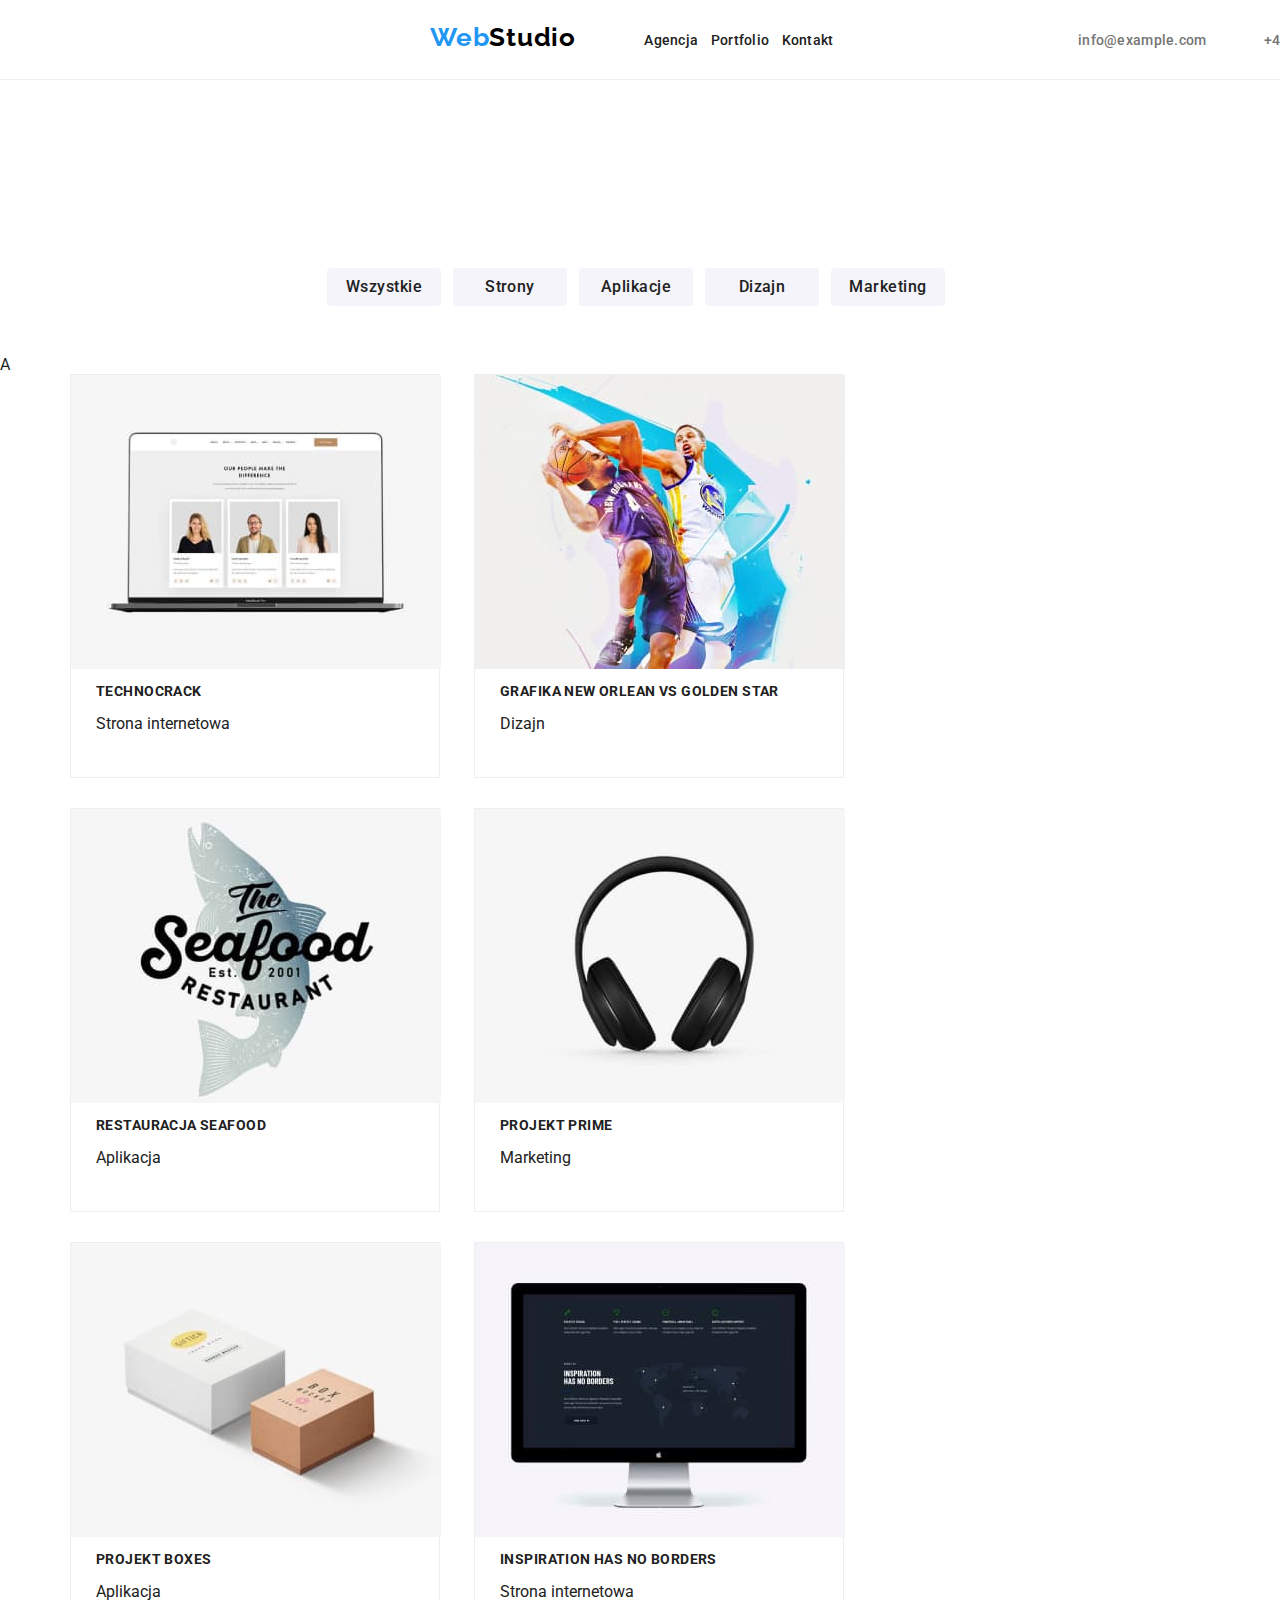
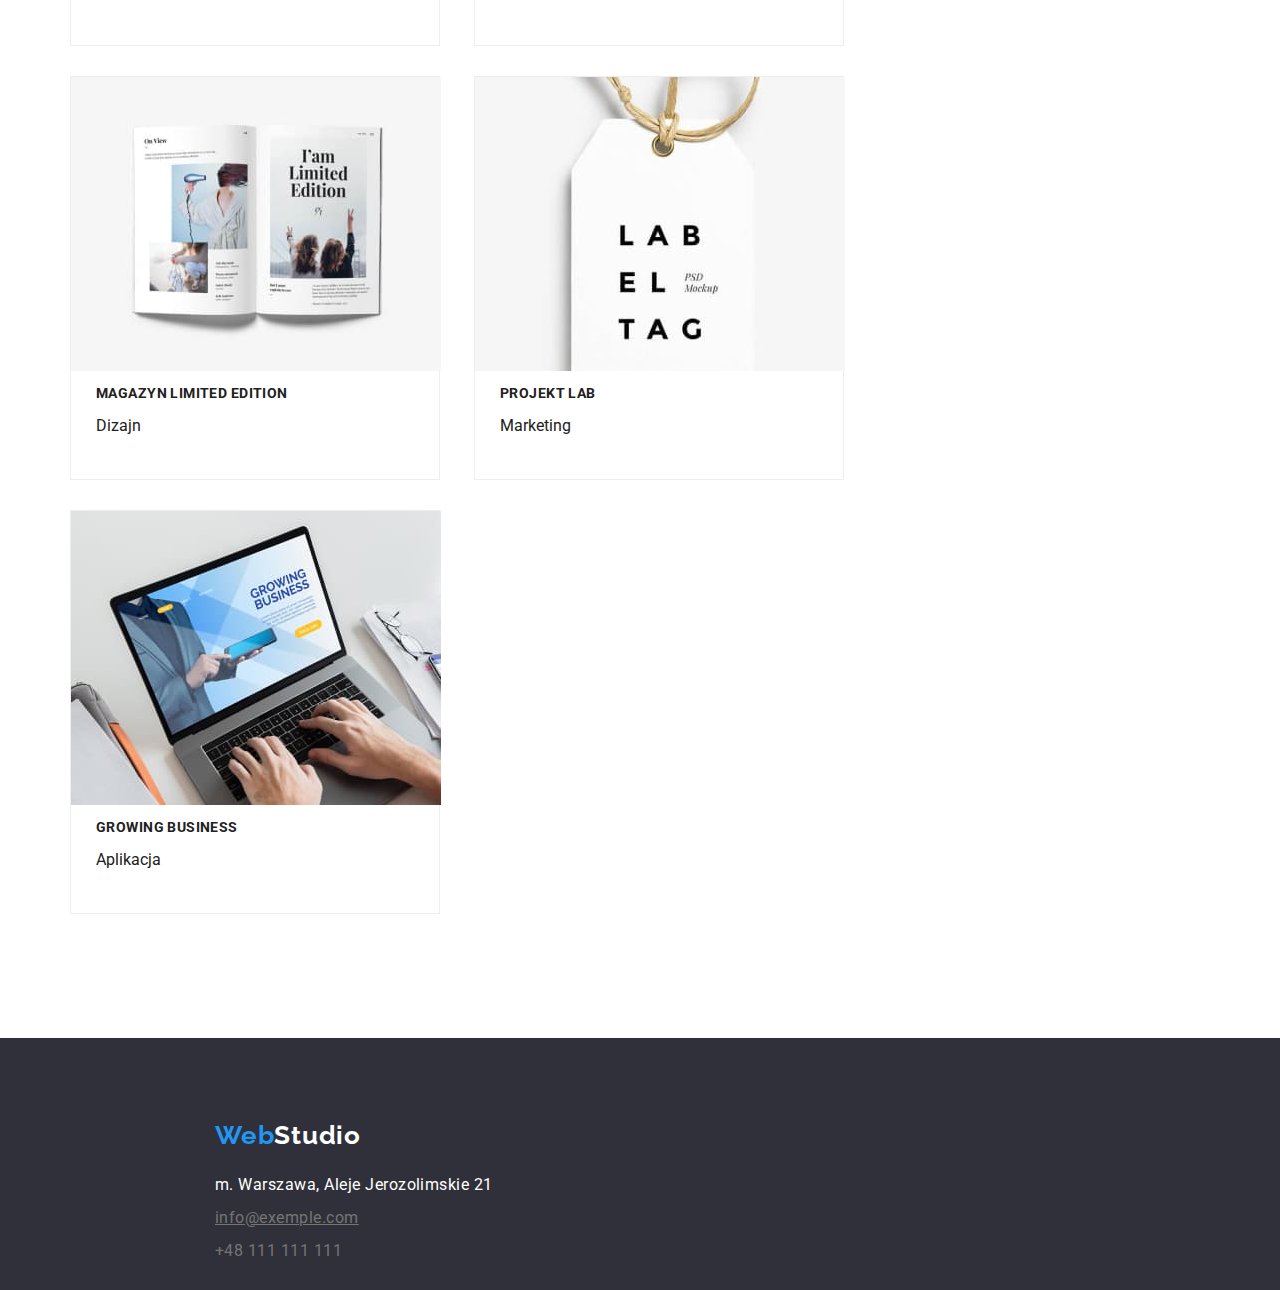
==== portfolio.html @ bace61f3 "Create hmw3 repo" ====
<!DOCTYPE html>
<html lang="pl">

<head>
    <title>WebStudio</title>
    <meta charset="UTF-8">
    <meta http-equiv="X-UA-Compatible" content="IE=edge">
    <meta name="viewport" content="width=device-width, initial-scale=1.0">
    <meta name="description" content="WebStudio">
    <meta name="keywords" content="HTML">
    <meta name="author" content="Mikołaj Ludwiczak">
    <link rel="stylesheet" href="css/modern-normalize.css">
    <link rel="stylesheet" href="css/style.css">
    <link rel="preconnect" href="https://fonts.googleapis.com" />
    <link rel="preconnect" href="https://fonts.gstatic.com" crossorigin />
    <link
        href="https://fonts.googleapis.com/css2?family=Raleway:wght@700&family=Roboto:wght@400;500;700;900&display=swap"
        rel="stylesheet" />
</head>

<body>

    <!-- Header conntent -->
    <header class="head">

        <!-- Logo link -->
        <h2 class="logo">
            <a class="logo" href="index.html">
                <span class="logo-blue">Web</span><span class="logo-black">Studio</span>
            </a>
        </h2>

        <nav>
            <!-- Navigation menu -->
            <menu class="menu-nav">
                <li class="item-nav">
                    <a class="link" href="index.html">Agencja</a>
                </li>
                <li class="item-nav">
                    <a class="link" href="portfolio.html">Portfolio</a>
                </li>
                <li class="item-nav">
                    <a class="link" href="#contact">Kontakt</a>
                </li>
            </menu>
        </nav>
        <div class="contact-head">
            <!-- Adress data -->
            <a class="link" href="mailto:info@exemple.com">info@example.com</a>
            <a class="link" href="tel:+48111111111">+48 111 111 111</a>
        </div>
    </header>

    <!-- Main Content -->
    <main>

        <section class="section">
            <div class="filter">
                <button type="button" class="filter-button">Wszystkie</button>
                <button type="button" class="filter-button">Strony</button>
                <button type="button" class="filter-button">Aplikacje</button>
                <button type="button" class="filter-button">Dizajn</button>
                <button type="button" class="filter-button">Marketing</button>
            </div>
A
            <ul class="portfolio">
                <li class="item-portfolio">
                    <figure class="item-img">
                        <img src="./images/laptop1.jpg" alt="Laptop wit 3 persons" width="370" height="294">
                        <figcaption class="item-des">
                            <h3 class="name-project">Technocrack</h3>
                            <p class="description-project">Strona internetowa</p>
                        </figcaption>
                    </figure>
                </li>
                <li class="item-portfolio">
                    <figure class="item-img">
                        <img src="./images/basketball.jpg" alt="Basketball match" width="370" height="294">
                        <figcaption class="item-des">
                            <h3 class="name-project">Grafika New Orlean vs Golden Star</h3>
                            <p class="description-project">Dizajn</p>
                        </figcaption>
                    </figure>
                </li>
                <li class="item-portfolio">
                    <figure class="item-img">
                        <img src="./images/fish.jpg" alt="Seafood restaurant logo" width="370" height="294">
                        <figcaption class="item-des">
                            <h3 class="name-project">Restauracja Seafood</h3>
                            <p class="description-project">Aplikacja</p>
                        </figcaption>
                    </figure>
                </li>
                <li class="item-portfolio">
                    <figure class="item-img">
                        <img src="./images/headphones.jpg" alt="Headphones picture" width="370" height="294">
                        <figcaption class="item-des">
                            <h3 class="name-project">Projekt Prime</h3>
                            <p class="description-project">Marketing</p>
                        </figcaption>
                    </figure>
                </li>
                <li class="item-portfolio">
                    <figure class="item-img">
                        <img src="./images/boxes.jpg" alt="Boxes picture" width="370" height="294">
                        <figcaption class="item-des">
                            <h3 class="name-project">Projekt Boxes</h3>
                            <p class="description-project">Aplikacja</p>
                        </figcaption>
                    </figure>
                </li>
                <li class="item-portfolio">
                    <figure class="item-img">
                        <img src="./images/monitor.jpg" alt="Monitor picture" width="370" height="294">
                        <figcaption class="item-des">
                            <h3 class="name-project">Inspiration has no borders</h3>
                            <p class="description-project">Strona internetowa</p>
                        </figcaption>
                    </figure>
                </li>
                <li class="item-portfolio">
                    <figure class="item-img">
                        <img src="./images/magazine.jpg" alt="Magazine picture" width="370" height="294">
                        <figcaption class="item-des">
                            <h3 class="name-project">Magazyn Limited Edition</h3>
                            <p class="description-project">Dizajn</p>
                        </figcaption>
                    </figure>
                </li>
                <li class="item-portfolio">
                    <figure class="item-img">
                        <img src="./images/label.jpg" alt="Label picture" width="370" height="294">
                        <figcaption class="item-des">
                            <h3 class="name-project">Projekt LAB</h3>
                            <p class="description-project">Marketing</p>
                        </figcaption>
                    </figure>
                </li>
                <li class="item-portfolio">
                    <figure class="item-img">
                        <img src="./images/laptop2.jpg" alt="Working on laptop" width="370" height="294">
                        <figcaption class="item-des">
                            <h3 class="name-project">Growing Business</h3>
                            <p class="description-project">Aplikacja</p>
                        </figcaption>
                    </figure>
                </li>
            </ul>
        </section>
    </main>

    <!-- Bottom Content -->
    <footer id="contact">

        <!-- Logo link -->
        <h2 class="logo-footer">
            <a href="index.html">
                <span class="logo-blue">Web</span><span class="logo-white">Studio</span>
            </a>
        </h2>

        <!-- Adress data -->
        <address>m. Warszawa, Aleje Jerozolimskie 21</address>
        <a class="footer-contact" href="mailto:info@exemple.com"><u>info@exemple.com</u></a>
        <a class="footer-contact" href="+48 111 111 111">+48 111 111 111</a>

    </footer>
</body>

</html>
---- css/style.css ----
body {
  font-family: "Roboto", sans-serif;
  color: #212121;
  background: #ffffff;
}

.head {
  display: flex;
  justify-content: space-between;
  width: 1600px;
  height: 80px;
  left: 0px;
  top: 0px;
  background: #ffffff;
  border-bottom: 1px solid #ececec;
}

.section {
  padding-top: 94px;
  padding-bottom: 94px;
}

a {
  text-decoration: none;
}

.link {
  color: #212121;
}

.contact-head > .link {
  color: #757575;
}

.link:active,
.link:hover,
.link:focus {
  color: #2196f3;
}
.logo {
  width: 145px;
  height: 31px;
  top: 24px;
  margin-left: 215px;
  font-family: "Raleway";
  font-weight: 700;
  font-size: 26px;
  line-height: 31px;
  letter-spacing: 0.03em;
  text-decoration: none;
  cursor: pointer;
}

.logo-white {
  color: #fff;
  text-decoration: none;
}

.logo-black {
  color: #000;
}

.logo-blue {
  color: #2196f3;
}

.logo-footer {
  text-decoration: none;
}

.service {
  display: flex;
  flex-direction: column;
  justify-content: center;
  height: 600px;
  width: 1600px;
  left: 0px;
  top: 80px;
  background: #2f303a;
  margin: 0;
}

.service-button {
  width: 200px;
  height: 50px;
  top: 430px;
  background: #2196f3;
  box-shadow: 0px 4px 4px rgba(0, 0, 0, 0.15);
  border-radius: 4px;
  border: 0px;
  cursor: pointer;
  margin-left: 700px;
}

.text-button {
  font-weight: 700;
  font-size: 16px;
  line-height: 30px;
  letter-spacing: 0.06em;
  color: #ffffff;
}
.asset {
  display: inline-flex;
  margin-left: 215px;
  width: 1170px;
  height: 101px;
  list-style-type: none;
}

.asset-item {
  font-weight: 400;
  font-size: 14px;
  line-height: 24px;
  letter-spacing: 0.03em;
  color: #757575;
}

h1 {
  width: 696px;
  height: 120px;
  font-style: normal;
  font-weight: 900;
  font-size: 44px;
  line-height: 60px;
  letter-spacing: 0.06em;
  text-transform: uppercase;
  text-align: center;
  color: #ffffff;
  margin-left: 452px;
}

h3 {
  font-weight: 700;
  font-size: 14px;
  line-height: 16px;
  letter-spacing: 0.03em;
  text-transform: uppercase;
  color: #212121;
}

h2 {
  font-weight: 700;
  font-size: 36px;
  line-height: 42px;
  text-align: center;
  letter-spacing: 0.03em;
}

.project-box {
  width: 1170px;
  height: 386px;
  margin-left: 215px;
  margin-bottom: 94px;
  margin-top: 94px;
}

.project {
  display: inline-flex;
  justify-content: center;
}

.team-box {
  text-align: center;
  padding-top: 94px;
  width: 1600px;
  height: 648px;
  background: #f5f4fa;
}

.team-item {
  display: inline-flex;
  justify-content: center;
  list-style-type: none;
}

.team-pic {
  width: 270px;
  height: 368px;
  box-shadow: 0px 1px 3px rgba(0, 0, 0, 0.12), 0px 1px 1px rgba(0, 0, 0, 0.14),
    0px 2px 1px rgba(0, 0, 0, 0.2);
  border-radius: 0px 0px 4px 4px;
  margin-left: 15px;
  margin-right: 15px;
  font-weight: 400;
  font-size: 16px;
  line-height: 19px;
  text-align: center;
  letter-spacing: 0.03em;
  color: #757575;
}

.team-des {
  font-weight: 200;
  font-size: 16px;
  line-height: 19px;
  text-align: center;
  letter-spacing: 0.03em;
}
.team-des > p {
  font-weight: 500;
  font-size: 16px;
  line-height: 19px;
  text-align: center;
  letter-spacing: 0.03em;
  color: #212121;
}

.button {
  cursor: pointer;
  color: #212121;
}

.button:hover {
  color: #fff;
  background-color: #2196f3;
}

.filter {
  text-align: center;
  margin-top: 94px;
}

.filter-button:active,
.filter-button:hover,
.filter-button:focus {
  width: 121px;
  height: 38px;
  color: #ffffff;
  background: #2196f3;
  box-shadow: 0px 3px 1px rgba(0, 0, 0, 0.1), 0px 1px 2px rgba(0, 0, 0, 0.08),
    0px 2px 2px rgba(0, 0, 0, 0.12);
  border-radius: 4px;
  border: 0px;
  cursor: pointer;
}

.filter-button {
  width: 114px;
  height: 38px;
  margin-right: 8px;
  margin-bottom: 50px;
  font-weight: 500;
  font-size: 16px;
  font-family: "Roboto";
  font-weight: 500;
  font-size: 16px;
  line-height: 26px;
  text-align: center;
  letter-spacing: 0.03em;
  color: #212121;
  background: #f5f4fa;
  border-radius: 4px;
  border: 0px;
}

.container {
  width: 1200px;
}

.portfolio {
  width: 1170px;
  margin: 0;
}

.item-portfolio {
  width: 370px;
  height: 404px;
  margin-left: 30px;
  margin-bottom: 30px;
  list-style-type: none;
  background: #ffffff;
  border: 1px solid #eeeeee;
  display: inline-block;
  font-size: 0;
}

.item-des {
  margin-left: 25px;
  font-size: 16px;
}

.item-img {
  margin: 0px;
}

.item-portfolio > h3 {
  padding-left: 24px;
  font-weight: 700;
  font-size: 18px;
  letter-spacing: 0.06em;
  color: #212121;
}

.item-portfolio > p {
  padding-left: 24px;
  font-weight: 400;
  font-size: 16px;
  letter-spacing: 0.03em;
  color: #757575;
}

.adress {
  color: #fff;
}

.menu-nav {
  display: inline-flex;
  justify-content: space-evenly;
  width: 254px;
  height: 16px;
  margin-top: 32px;
  list-style-type: none;
}

.item-nav {
  display: inline-flex;
  font-weight: 500;
  font-size: 14px;
  line-height: 16px;
  letter-spacing: 0.02em;
  color: #212121;
}

.contact-head {
  display: flex;
  justify-content: space-between;
  width: 295px;
  height: 16px;
  margin-top: 32px;
  margin-right: 227px;
  font-weight: 500;
  font-size: 14px;
  line-height: 16px;
  letter-spacing: 0.02em;
  color: #757575;
}

.logo-footer {
  width: 145px;
  height: 31px;
  margin-left: 215px;
  font-family: "Raleway";
  font-weight: 700;
  font-size: 26px;
  line-height: 31px;
  letter-spacing: 0.03em;
}

.logo-footer:hover {
  cursor: pointer;
}

#contact {
  padding-top: 60px;
  background-color: #2f303a;
  color: rgba(255, 255, 255, 0.6);
  width: 1600px;
  height: 252px;
}

address {
  color: #ffffff;
  margin-left: 215px;
  text-decoration: none;
  font-style: normal;
  line-height: 24px;
  letter-spacing: 0.03em;
  margin-bottom: 9px;
}

.footer-contact {
  margin-left: 215px;
  text-decoration: none;
  color: #757575;
  display: block;
  line-height: 24px;
  letter-spacing: 0.03em;
  margin-bottom: 9px;
}
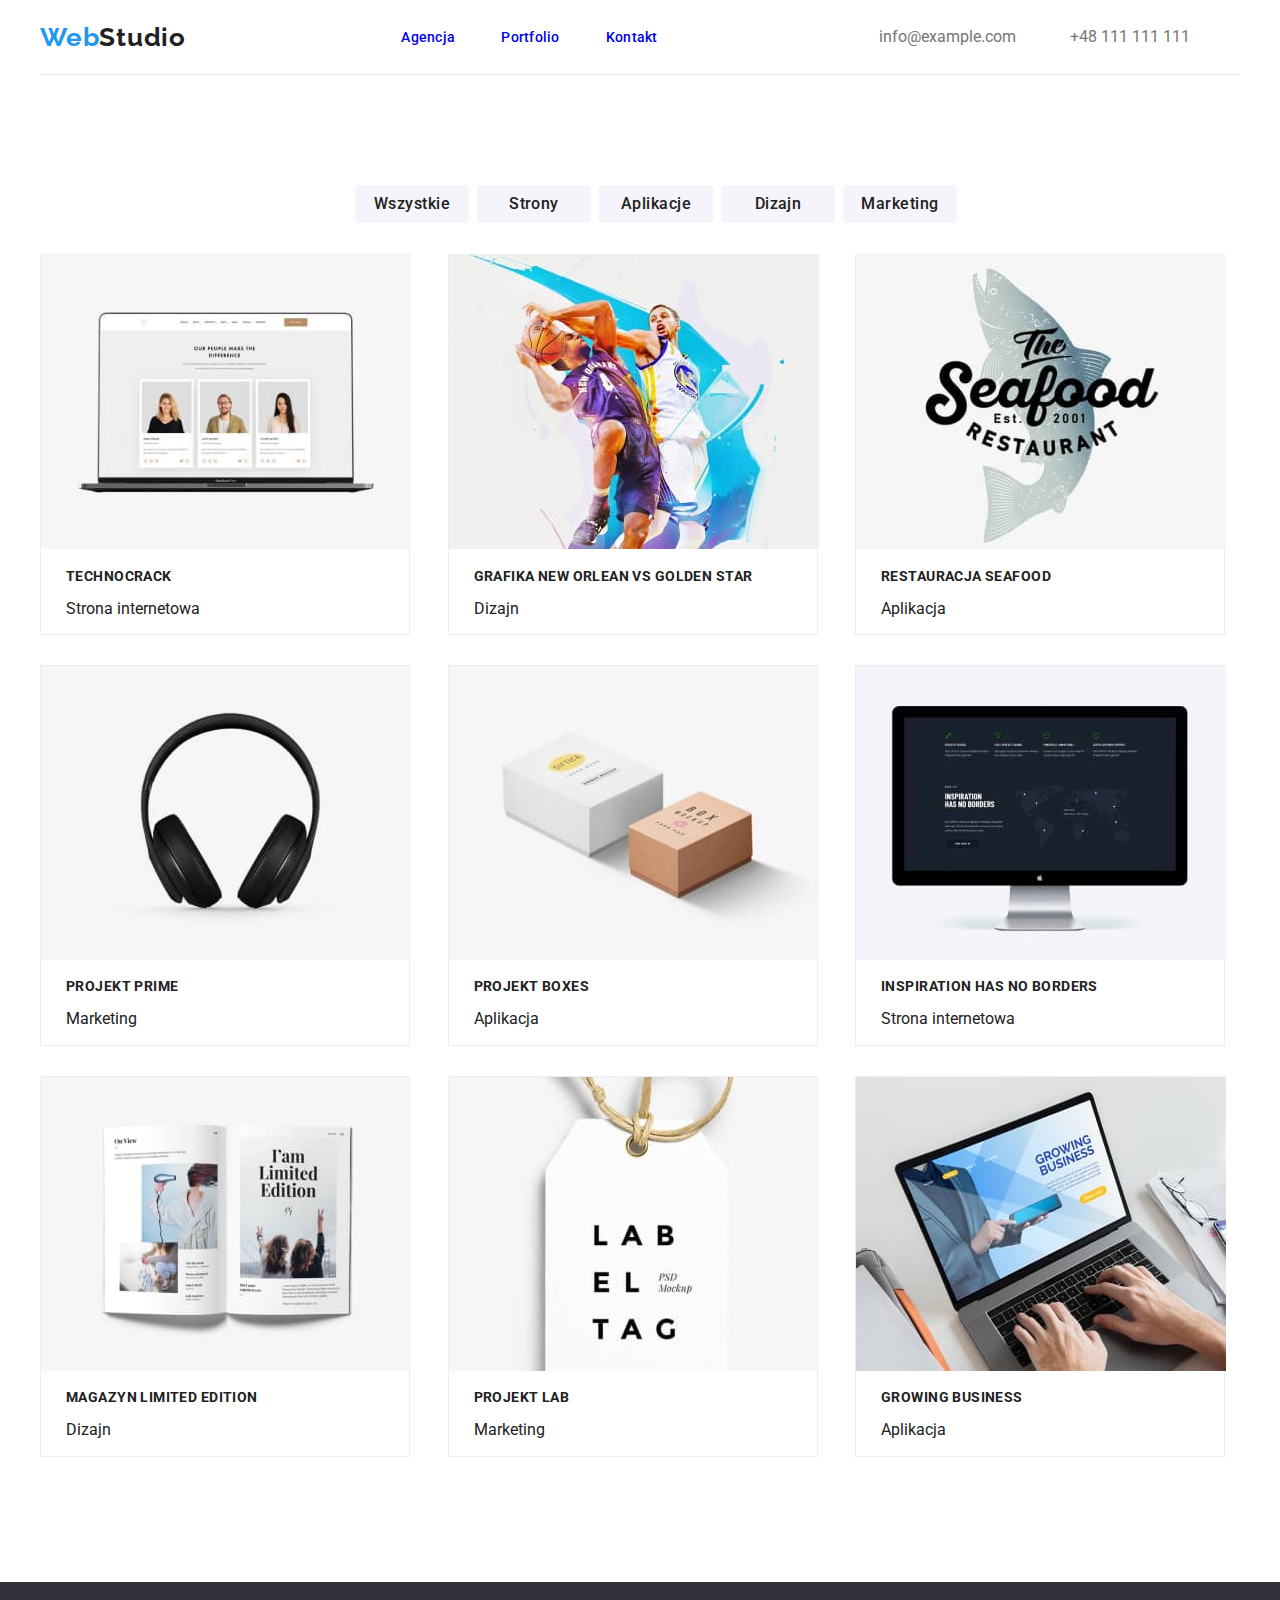
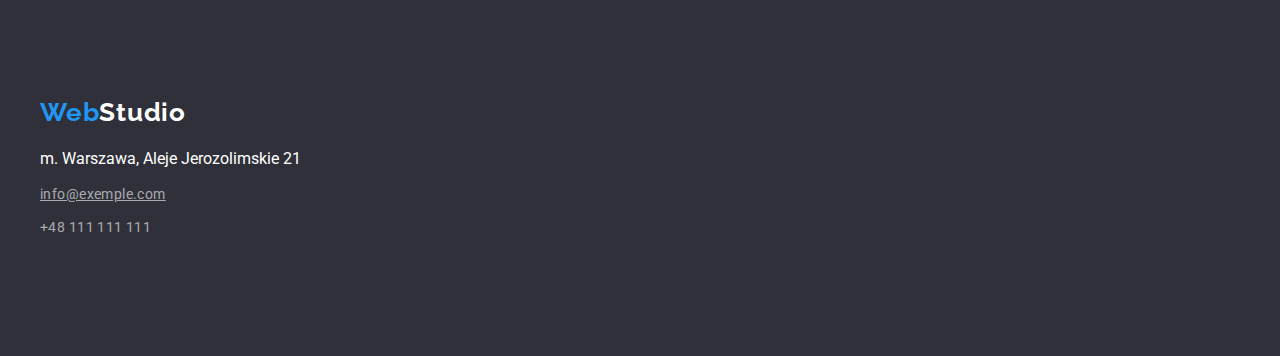
==== commit 820e454a: "Update of content positionioning" ====
--- a/portfolio.html
+++ b/portfolio.html
@@ -21,7 +21,7 @@
 <body>
 
     <!-- Header conntent -->
-    <header class="head">
+    <header class="head container">
 
         <!-- Logo link -->
         <h2 class="logo">
@@ -52,118 +52,120 @@
     </header>
 
     <!-- Main Content -->
-    <main>
+    <main class="section container">
 
-        <section class="section">
-            <div class="filter">
-                <button type="button" class="filter-button">Wszystkie</button>
-                <button type="button" class="filter-button">Strony</button>
-                <button type="button" class="filter-button">Aplikacje</button>
-                <button type="button" class="filter-button">Dizajn</button>
-                <button type="button" class="filter-button">Marketing</button>
-            </div>
-A
-            <ul class="portfolio">
-                <li class="item-portfolio">
-                    <figure class="item-img">
-                        <img src="./images/laptop1.jpg" alt="Laptop wit 3 persons" width="370" height="294">
-                        <figcaption class="item-des">
-                            <h3 class="name-project">Technocrack</h3>
-                            <p class="description-project">Strona internetowa</p>
-                        </figcaption>
-                    </figure>
-                </li>
-                <li class="item-portfolio">
-                    <figure class="item-img">
-                        <img src="./images/basketball.jpg" alt="Basketball match" width="370" height="294">
-                        <figcaption class="item-des">
-                            <h3 class="name-project">Grafika New Orlean vs Golden Star</h3>
-                            <p class="description-project">Dizajn</p>
-                        </figcaption>
-                    </figure>
-                </li>
-                <li class="item-portfolio">
-                    <figure class="item-img">
-                        <img src="./images/fish.jpg" alt="Seafood restaurant logo" width="370" height="294">
-                        <figcaption class="item-des">
-                            <h3 class="name-project">Restauracja Seafood</h3>
-                            <p class="description-project">Aplikacja</p>
-                        </figcaption>
-                    </figure>
-                </li>
-                <li class="item-portfolio">
-                    <figure class="item-img">
-                        <img src="./images/headphones.jpg" alt="Headphones picture" width="370" height="294">
-                        <figcaption class="item-des">
-                            <h3 class="name-project">Projekt Prime</h3>
-                            <p class="description-project">Marketing</p>
-                        </figcaption>
-                    </figure>
-                </li>
-                <li class="item-portfolio">
-                    <figure class="item-img">
-                        <img src="./images/boxes.jpg" alt="Boxes picture" width="370" height="294">
-                        <figcaption class="item-des">
-                            <h3 class="name-project">Projekt Boxes</h3>
-                            <p class="description-project">Aplikacja</p>
-                        </figcaption>
-                    </figure>
-                </li>
-                <li class="item-portfolio">
-                    <figure class="item-img">
-                        <img src="./images/monitor.jpg" alt="Monitor picture" width="370" height="294">
-                        <figcaption class="item-des">
-                            <h3 class="name-project">Inspiration has no borders</h3>
-                            <p class="description-project">Strona internetowa</p>
-                        </figcaption>
-                    </figure>
-                </li>
-                <li class="item-portfolio">
-                    <figure class="item-img">
-                        <img src="./images/magazine.jpg" alt="Magazine picture" width="370" height="294">
-                        <figcaption class="item-des">
-                            <h3 class="name-project">Magazyn Limited Edition</h3>
-                            <p class="description-project">Dizajn</p>
-                        </figcaption>
-                    </figure>
-                </li>
-                <li class="item-portfolio">
-                    <figure class="item-img">
-                        <img src="./images/label.jpg" alt="Label picture" width="370" height="294">
-                        <figcaption class="item-des">
-                            <h3 class="name-project">Projekt LAB</h3>
-                            <p class="description-project">Marketing</p>
-                        </figcaption>
-                    </figure>
-                </li>
-                <li class="item-portfolio">
-                    <figure class="item-img">
-                        <img src="./images/laptop2.jpg" alt="Working on laptop" width="370" height="294">
-                        <figcaption class="item-des">
-                            <h3 class="name-project">Growing Business</h3>
-                            <p class="description-project">Aplikacja</p>
-                        </figcaption>
-                    </figure>
-                </li>
-            </ul>
-        </section>
+        <!--Portfolio buttons-->
+        <ul class="filter">
+            <li><button type="button" class="filter-button">Wszystkie</button></li>
+            <li><button type="button" class="filter-button">Strony</button></li>
+            <li><button type="button" class="filter-button">Aplikacje</button></li>
+            <li><button type="button" class="filter-button">Dizajn</button></li>
+            <li><button type="button" class="filter-button">Marketing</button></li>
+        </ul>
+
+        <!--Portfolio boxes-->
+        <ul class="portfolio">
+            <li class="item-portfolio">
+                <figure class="item-img">
+                    <img src="./images/laptop1.jpg" alt="Laptop wit 3 persons" width="370" height="294">
+                    <figcaption class="item-des">
+                        <h3 class="name-project">Technocrack</h3>
+                        <p class="description-project">Strona internetowa</p>
+                    </figcaption>
+                </figure>
+            </li>
+            <li class="item-portfolio">
+                <figure class="item-img">
+                    <img src="./images/basketball.jpg" alt="Basketball match" width="370" height="294">
+                    <figcaption class="item-des">
+                        <h3 class="name-project">Grafika New Orlean vs Golden Star</h3>
+                        <p class="description-project">Dizajn</p>
+                    </figcaption>
+                </figure>
+            </li>
+            <li class="item-portfolio">
+                <figure class="item-img">
+                    <img src="./images/fish.jpg" alt="Seafood restaurant logo" width="370" height="294">
+                    <figcaption class="item-des">
+                        <h3 class="name-project">Restauracja Seafood</h3>
+                        <p class="description-project">Aplikacja</p>
+                    </figcaption>
+                </figure>
+            </li>
+            <li class="item-portfolio">
+                <figure class="item-img">
+                    <img src="./images/headphones.jpg" alt="Headphones picture" width="370" height="294">
+                    <figcaption class="item-des">
+                        <h3 class="name-project">Projekt Prime</h3>
+                        <p class="description-project">Marketing</p>
+                    </figcaption>
+                </figure>
+            </li>
+            <li class="item-portfolio">
+                <figure class="item-img">
+                    <img src="./images/boxes.jpg" alt="Boxes picture" width="370" height="294">
+                    <figcaption class="item-des">
+                        <h3 class="name-project">Projekt Boxes</h3>
+                        <p class="description-project">Aplikacja</p>
+                    </figcaption>
+                </figure>
+            </li>
+            <li class="item-portfolio">
+                <figure class="item-img">
+                    <img src="./images/monitor.jpg" alt="Monitor picture" width="370" height="294">
+                    <figcaption class="item-des">
+                        <h3 class="name-project">Inspiration has no borders</h3>
+                        <p class="description-project">Strona internetowa</p>
+                    </figcaption>
+                </figure>
+            </li>
+            <li class="item-portfolio">
+                <figure class="item-img">
+                    <img src="./images/magazine.jpg" alt="Magazine picture" width="370" height="294">
+                    <figcaption class="item-des">
+                        <h3 class="name-project">Magazyn Limited Edition</h3>
+                        <p class="description-project">Dizajn</p>
+                    </figcaption>
+                </figure>
+            </li>
+            <li class="item-portfolio">
+                <figure class="item-img">
+                    <img src="./images/label.jpg" alt="Label picture" width="370" height="294">
+                    <figcaption class="item-des">
+                        <h3 class="name-project">Projekt LAB</h3>
+                        <p class="description-project">Marketing</p>
+                    </figcaption>
+                </figure>
+            </li>
+            <li class="item-portfolio">
+                <figure class="item-img">
+                    <img src="./images/laptop2.jpg" alt="Working on laptop" width="370" height="294">
+                    <figcaption class="item-des">
+                        <h3 class="name-project">Growing Business</h3>
+                        <p class="description-project">Aplikacja</p>
+                    </figcaption>
+                </figure>
+            </li>
+        </ul>
     </main>
 
     <!-- Bottom Content -->
-    <footer id="contact">
+    <footer id="contact" class="section">
+        <div class="container contact">
+            <!-- Logo link -->
+            <h2 class="logo-footer">
+                <a href="index.html" class="link">
+                    <span class="logo-blue">Web</span><span class="logo-white">Studio</span>
+                </a>
+            </h2>
 
-        <!-- Logo link -->
-        <h2 class="logo-footer">
-            <a href="index.html">
-                <span class="logo-blue">Web</span><span class="logo-white">Studio</span>
-            </a>
-        </h2>
-
-        <!-- Adress data -->
-        <address>m. Warszawa, Aleje Jerozolimskie 21</address>
-        <a class="footer-contact" href="mailto:info@exemple.com"><u>info@exemple.com</u></a>
-        <a class="footer-contact" href="+48 111 111 111">+48 111 111 111</a>
-
+            <!-- Adress data -->
+            <address>m. Warszawa, Aleje Jerozolimskie 21</address>
+            <ul class="footer-contact">
+                <li><a class="link" href="mailto:info@exemple.com"><u>info@exemple.com</u></a></li>
+                <li><a class="link" href="+48111111111">+48 111 111 111</a></li>
+            </ul>
+        </div>
     </footer>
 </body>
 
--- a/css/style.css
+++ b/css/style.css
@@ -1,18 +1,21 @@
+:root {
+  --brand-main-color: #2196f3;
+  --brand-second-color: #ffffff;
+  --brand-third-color: #2f303a;
+  --text-main-color: #212121;
+}
+
+.container {
+  max-width: 1200px;
+  margin: 0 auto;
+}
+
 body {
   font-family: "Roboto", sans-serif;
-  color: #212121;
-  background: #ffffff;
-}
-
-.head {
-  display: flex;
-  justify-content: space-between;
-  width: 1600px;
-  height: 80px;
-  left: 0px;
-  top: 0px;
-  background: #ffffff;
-  border-bottom: 1px solid #ececec;
+  color: var(--text-main-color);
+  background: var(--brand-second-color);
+  margin-left: -15px;
+  margin-right: -15px;
 }
 
 .section {
@@ -20,122 +23,167 @@
   padding-bottom: 94px;
 }
 
-a {
+.logo-white {
+  color: var(--brand-second-color);
+}
+
+.logo-black {
+  color: var(--text-main-color);
+}
+
+.logo-blue {
+  color: var(--brand-main-color);
+}
+
+.link {
   text-decoration: none;
 }
 
-.link {
-  color: #212121;
-}
-
-.contact-head > .link {
-  color: #757575;
+.link:visited {
+  color: var(--text-main-color);
 }
 
 .link:active,
 .link:hover,
 .link:focus {
-  color: #2196f3;
+  color: var(--brand-main-color);
+}
+
+/* Header */
+
+.head {
+  display: flex;
+  justify-content: space-between;
+  align-items: center;
+  background: var(--brand-second-color);
+  border-bottom: 1px solid #ececec;
+}
+.logo > a {
+  cursor: default;
 }
 .logo {
-  width: 145px;
-  height: 31px;
-  top: 24px;
-  margin-left: 215px;
   font-family: "Raleway";
   font-weight: 700;
   font-size: 26px;
   line-height: 31px;
   letter-spacing: 0.03em;
+}
+
+.menu-nav {
+  display: flex;
+  list-style: none;
+}
+
+.nav-item {
+  font-weight: 500;
+  font-size: 14px;
+  line-height: 16px;
+  letter-spacing: 0.02em;
+  color: var(--text-main-color);
+  margin-right: 46px;
+}
+
+.head-contact {
+  display: flex;
+  justify-content: flex-start;
+  font-weight: 500;
+  font-size: 14px;
+  line-height: 16px;
+  letter-spacing: 0.02em;
+  color: #757575;
+  list-style: none;
+}
+
+.contact-head a {
+  color: #757575;
+  margin-right: 50px;
+}
+
+.logo {
+  font-family: "Raleway";
+  font-weight: 700;
+  font-size: 26px;
+  line-height: 31px;
+  letter-spacing: 0.03em;
   text-decoration: none;
+}
+
+.logo > a {
   cursor: pointer;
 }
 
-.logo-white {
-  color: #fff;
-  text-decoration: none;
-}
-
-.logo-black {
-  color: #000;
-}
-
-.logo-blue {
-  color: #2196f3;
-}
-
-.logo-footer {
-  text-decoration: none;
-}
-
+.menu-nav {
+  display: flex;
+  list-style: none;
+}
+
+.item-nav {
+  font-weight: 500;
+  font-size: 14px;
+  line-height: 16px;
+  letter-spacing: 0.02em;
+  color: var(--text-main-color);
+  margin-right: 46px;
+}
+
+/*Homepage*/
 .service {
+  min-height: 600px;
   display: flex;
   flex-direction: column;
   justify-content: center;
-  height: 600px;
-  width: 1600px;
-  left: 0px;
-  top: 80px;
-  background: #2f303a;
-  margin: 0;
+  align-items: center;
+  background: var(--brand-third-color);
 }
 
 .service-button {
   width: 200px;
   height: 50px;
-  top: 430px;
-  background: #2196f3;
+  background: var(--brand-main-color);
   box-shadow: 0px 4px 4px rgba(0, 0, 0, 0.15);
   border-radius: 4px;
   border: 0px;
   cursor: pointer;
-  margin-left: 700px;
 }
 
 .text-button {
+  font-family: "Roboto";
+  font-style: normal;
   font-weight: 700;
   font-size: 16px;
   line-height: 30px;
   letter-spacing: 0.06em;
-  color: #ffffff;
+  color: var(--brand-second-color);
 }
 .asset {
-  display: inline-flex;
-  margin-left: 215px;
-  width: 1170px;
-  height: 101px;
+  display: flex;
+  justify-content: center;
+  align-items: center;
+  padding-left: 0;
+}
+
+.asset-item {
+  max-width: 270px;
+  margin-left: 15px;
+  margin-right: 15px;
+  font-weight: 400;
+  font-size: 14px;
+  line-height: 24px;
+  letter-spacing: 0.03em;
   list-style-type: none;
-}
-
-.asset-item {
-  font-weight: 400;
-  font-size: 14px;
-  line-height: 24px;
-  letter-spacing: 0.03em;
   color: #757575;
 }
 
 h1 {
-  width: 696px;
-  height: 120px;
+  max-width: 696px;
   font-style: normal;
   font-weight: 900;
   font-size: 44px;
   line-height: 60px;
+  text-align: center;
   letter-spacing: 0.06em;
   text-transform: uppercase;
-  text-align: center;
-  color: #ffffff;
-  margin-left: 452px;
-}
-
-h3 {
-  font-weight: 700;
-  font-size: 14px;
-  line-height: 16px;
-  letter-spacing: 0.03em;
-  text-transform: uppercase;
-  color: #212121;
+  color: var(--brand-second-color);
 }
 
 h2 {
@@ -146,41 +194,61 @@
   letter-spacing: 0.03em;
 }
 
+h3 {
+  font-weight: 700;
+  font-size: 14px;
+  line-height: 16px;
+  letter-spacing: 0.03em;
+  text-transform: uppercase;
+  color: var(--text-main-color);
+}
+
+h4 {
+  font-weight: 700;
+  font-size: 36px;
+  line-height: 42px;
+  letter-spacing: 0.03em;
+}
+
 .project-box {
-  width: 1170px;
-  height: 386px;
-  margin-left: 215px;
-  margin-bottom: 94px;
-  margin-top: 94px;
+  text-align: center;
+  padding-top: 0px;
+  padding-left: 0;
 }
 
 .project {
   display: inline-flex;
-  justify-content: center;
+  justify-content: space-around;
+  margin-left: 10px;
+  align-items: flex-start;
+  list-style: none;
 }
 
 .team-box {
   text-align: center;
-  padding-top: 94px;
-  width: 1600px;
-  height: 648px;
   background: #f5f4fa;
 }
 
 .team-item {
   display: inline-flex;
-  justify-content: center;
-  list-style-type: none;
+  justify-content: space-around;
+  align-items: flex-start;
+  flex-wrap: wrap;
+  padding-left: 0;
+  list-style: none;
 }
 
 .team-pic {
-  width: 270px;
-  height: 368px;
+  margin-top: 50px;
+  margin-left: 15px;
+  margin-right: 15px;
+  padding-bottom: 30px;
   box-shadow: 0px 1px 3px rgba(0, 0, 0, 0.12), 0px 1px 1px rgba(0, 0, 0, 0.14),
     0px 2px 1px rgba(0, 0, 0, 0.2);
   border-radius: 0px 0px 4px 4px;
-  margin-left: 15px;
-  margin-right: 15px;
+}
+
+.team-des {
   font-weight: 400;
   font-size: 16px;
   line-height: 19px;
@@ -189,35 +257,31 @@
   color: #757575;
 }
 
-.team-des {
-  font-weight: 200;
+.team-des > p {
+  font-weight: 500;
   font-size: 16px;
   line-height: 19px;
   text-align: center;
   letter-spacing: 0.03em;
-}
-.team-des > p {
-  font-weight: 500;
-  font-size: 16px;
-  line-height: 19px;
-  text-align: center;
-  letter-spacing: 0.03em;
-  color: #212121;
-}
-
+  color: var(--text-main-color);
+}
+
+/*Portfolio*/
 .button {
   cursor: pointer;
-  color: #212121;
+  color: var(--text-main-color);
 }
 
 .button:hover {
-  color: #fff;
-  background-color: #2196f3;
+  color: var(--brand-second-color);
+  background-color: var(--brand-main-color);
 }
 
 .filter {
-  text-align: center;
-  margin-top: 94px;
+  display: flex;
+  justify-content: center;
+  align-items: center;
+  list-style: none;
 }
 
 .filter-button:active,
@@ -225,8 +289,8 @@
 .filter-button:focus {
   width: 121px;
   height: 38px;
-  color: #ffffff;
-  background: #2196f3;
+  color: var(--brand-second-color);
+  background: var(--brand-main-color);
   box-shadow: 0px 3px 1px rgba(0, 0, 0, 0.1), 0px 1px 2px rgba(0, 0, 0, 0.08),
     0px 2px 2px rgba(0, 0, 0, 0.12);
   border-radius: 4px;
@@ -238,7 +302,6 @@
   width: 114px;
   height: 38px;
   margin-right: 8px;
-  margin-bottom: 50px;
   font-weight: 500;
   font-size: 16px;
   font-family: "Roboto";
@@ -247,31 +310,32 @@
   line-height: 26px;
   text-align: center;
   letter-spacing: 0.03em;
-  color: #212121;
+  color: var(--text-main-color);
   background: #f5f4fa;
   border-radius: 4px;
   border: 0px;
 }
 
-.container {
-  width: 1200px;
-}
+/*Portfolio*/
 
 .portfolio {
-  width: 1170px;
-  margin: 0;
+  display: flex;
+  justify-content: space-between;
+  align-items: flex-start;
+  flex-wrap: wrap;
+  list-style: none;
+  padding-left: 0;
 }
 
 .item-portfolio {
-  width: 370px;
-  height: 404px;
-  margin-left: 30px;
-  margin-bottom: 30px;
+  max-width: 370px;
+  max-height: 404px;
+  margin-bottom: 15px;
+  margin-top: 15px;
+  margin-right: 15px;
   list-style-type: none;
-  background: #ffffff;
+  background: var(--brand-second-color);
   border: 1px solid #eeeeee;
-  display: inline-block;
-  font-size: 0;
 }
 
 .item-des {
@@ -299,81 +363,49 @@
   color: #757575;
 }
 
-.adress {
-  color: #fff;
-}
-
-.menu-nav {
-  display: inline-flex;
-  justify-content: space-evenly;
-  width: 254px;
-  height: 16px;
-  margin-top: 32px;
-  list-style-type: none;
-}
-
-.item-nav {
-  display: inline-flex;
-  font-weight: 500;
-  font-size: 14px;
-  line-height: 16px;
-  letter-spacing: 0.02em;
-  color: #212121;
-}
-
-.contact-head {
-  display: flex;
-  justify-content: space-between;
-  width: 295px;
-  height: 16px;
-  margin-top: 32px;
-  margin-right: 227px;
-  font-weight: 500;
-  font-size: 14px;
-  line-height: 16px;
-  letter-spacing: 0.02em;
-  color: #757575;
-}
-
+/*Footer*/
 .logo-footer {
-  width: 145px;
-  height: 31px;
-  margin-left: 215px;
   font-family: "Raleway";
   font-weight: 700;
   font-size: 26px;
   line-height: 31px;
   letter-spacing: 0.03em;
-}
-
-.logo-footer:hover {
-  cursor: pointer;
-}
-
-#contact {
-  padding-top: 60px;
+  text-decoration: none;
+}
+
+footer {
   background-color: #2f303a;
+}
+
+.contact {
+  display: flex;
+  flex-direction: column;
+  padding-left: 0;
+  justify-content: space-between;
+  align-items: flex-start;
   color: rgba(255, 255, 255, 0.6);
-  width: 1600px;
-  height: 252px;
+}
+
+.footer-contact {
+  padding: 0;
+  font-weight: 400;
+  font-size: 14px;
+  line-height: 24px;
+  letter-spacing: 0.03em;
+  list-style: none;
 }
 
 address {
-  color: #ffffff;
-  margin-left: 215px;
+  color: var(--brand-second-color);
   text-decoration: none;
   font-style: normal;
-  line-height: 24px;
-  letter-spacing: 0.03em;
+  list-style: none;
+}
+
+.footer-contact > li {
   margin-bottom: 9px;
 }
 
-.footer-contact {
-  margin-left: 215px;
-  text-decoration: none;
-  color: #757575;
-  display: block;
-  line-height: 24px;
-  letter-spacing: 0.03em;
-  margin-bottom: 9px;
-}
+.footer-contact a {
+  color: rgba(255, 255, 255, 0.6);
+}
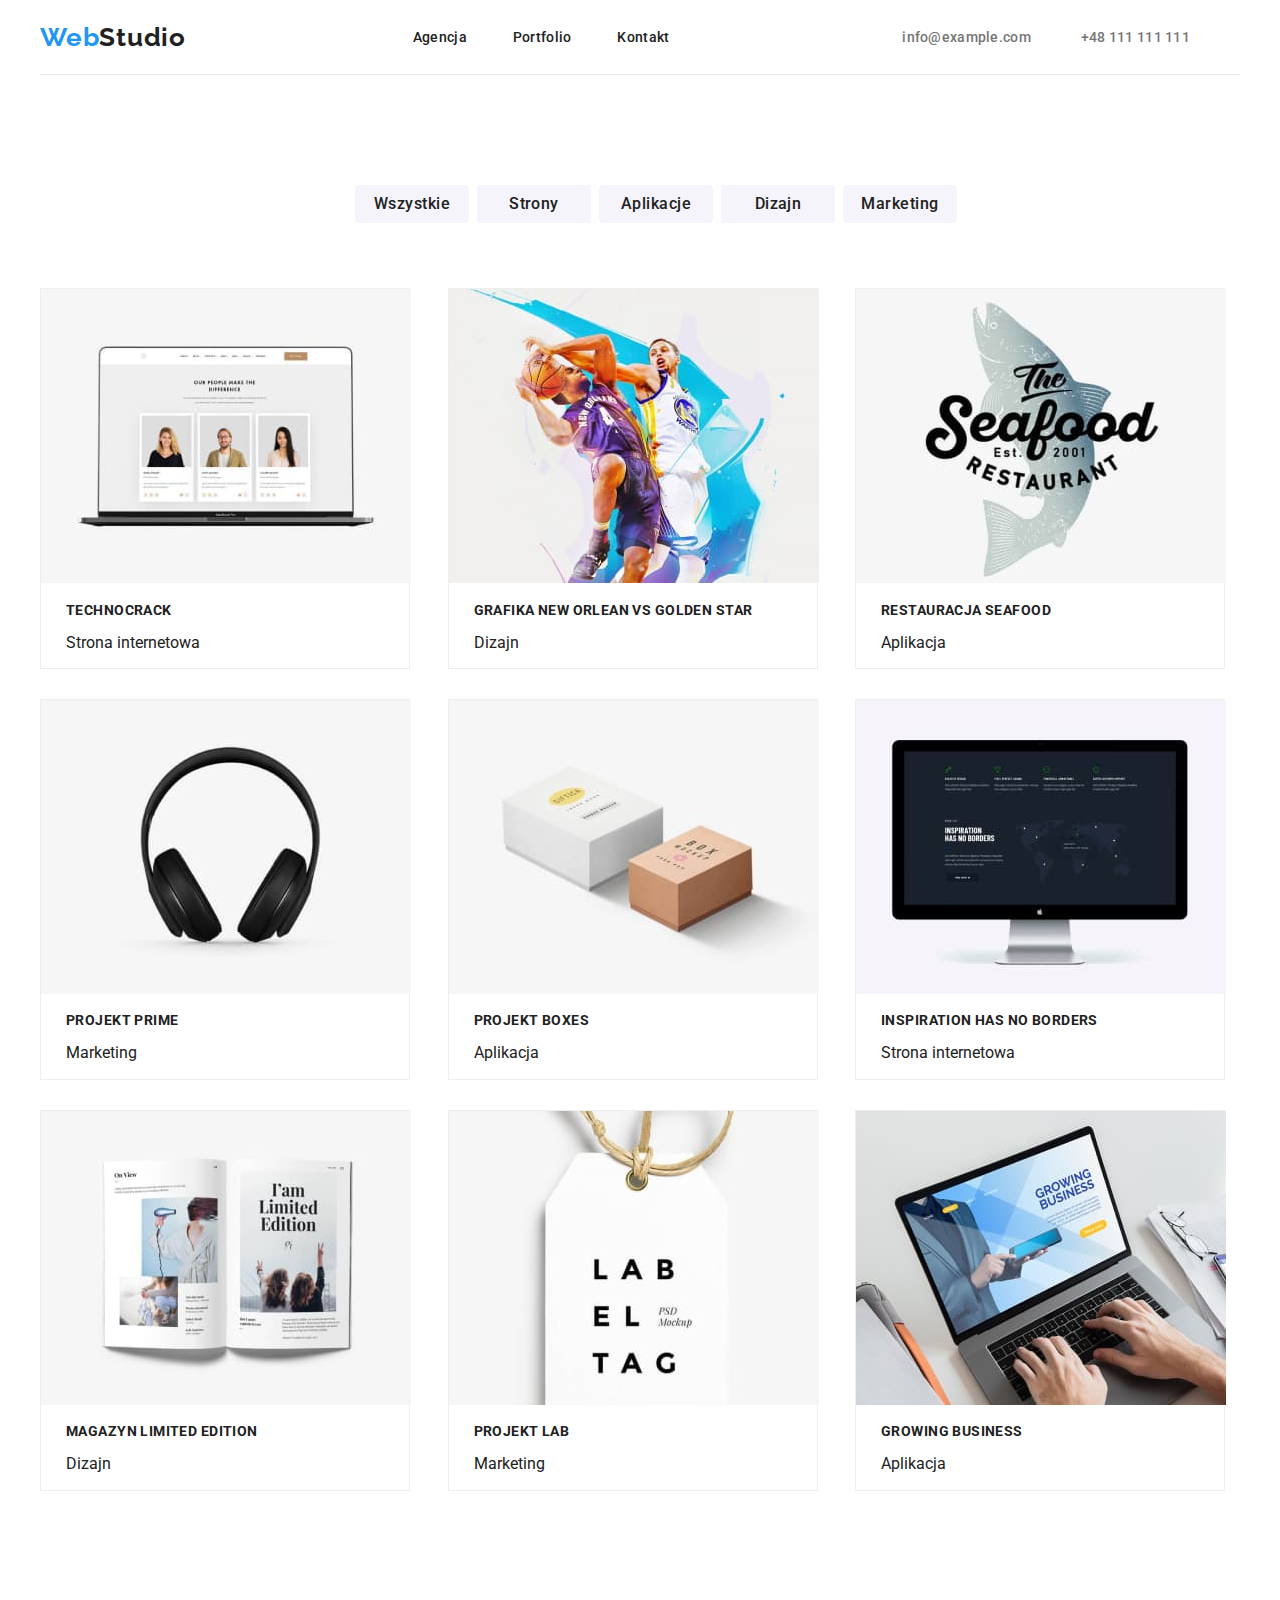
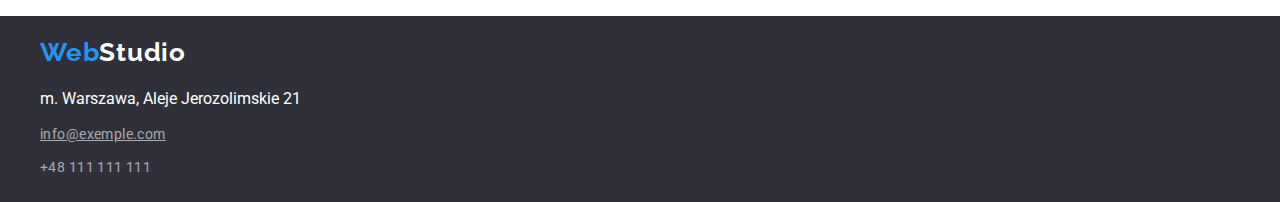
==== commit db1efed8: "Update as instructed by the mentor" ====
--- a/portfolio.html
+++ b/portfolio.html
@@ -21,151 +21,162 @@
 <body>
 
     <!-- Header conntent -->
-    <header class="head container">
+    <header class="head">
+        <div class="container">
+            <!-- Logo link -->
+            <h2 class="logo">
+                <a class="logo" href="index.html">
+                    <span class="logo-blue">Web</span><span class="logo-black">Studio</span>
+                </a>
+            </h2>
 
-        <!-- Logo link -->
-        <h2 class="logo">
-            <a class="logo" href="index.html">
-                <span class="logo-blue">Web</span><span class="logo-black">Studio</span>
-            </a>
-        </h2>
-
-        <nav>
-            <!-- Navigation menu -->
-            <menu class="menu-nav">
-                <li class="item-nav">
-                    <a class="link" href="index.html">Agencja</a>
-                </li>
-                <li class="item-nav">
-                    <a class="link" href="portfolio.html">Portfolio</a>
-                </li>
-                <li class="item-nav">
-                    <a class="link" href="#contact">Kontakt</a>
-                </li>
-            </menu>
-        </nav>
-        <div class="contact-head">
-            <!-- Adress data -->
-            <a class="link" href="mailto:info@exemple.com">info@example.com</a>
-            <a class="link" href="tel:+48111111111">+48 111 111 111</a>
+            <nav>
+                <!-- Navigation menu -->
+                <menu class="menu-nav">
+                    <li class="item-nav">
+                        <a class="link" href="index.html">Agencja</a>
+                    </li>
+                    <li class="item-nav">
+                        <a class="link" href="portfolio.html">Portfolio</a>
+                    </li>
+                    <li class="item-nav">
+                        <a class="link" href="#contact">Kontakt</a>
+                    </li>
+                </menu>
+            </nav>
+            <div class="contact-head">
+                <!-- Adress data -->
+                <a class="link" href="mailto:info@exemple.com">info@example.com</a>
+                <a class="link" href="tel:+48111111111">+48 111 111 111</a>
+            </div>
         </div>
     </header>
 
     <!-- Main Content -->
-    <main class="section container">
+    <main class="main section">
+        <section class="buttons">
+            <div class="container">
+                <!--Portfolio buttons-->
+                <ul class="filter">
+                    <li><button type="button" class="filter-button">Wszystkie</button></li>
+                    <li><button type="button" class="filter-button">Strony</button></li>
+                    <li><button type="button" class="filter-button">Aplikacje</button></li>
+                    <li><button type="button" class="filter-button">Dizajn</button></li>
+                    <li><button type="button" class="filter-button">Marketing</button></li>
+                </ul>
+            </div>
+        </section>
 
-        <!--Portfolio buttons-->
-        <ul class="filter">
-            <li><button type="button" class="filter-button">Wszystkie</button></li>
-            <li><button type="button" class="filter-button">Strony</button></li>
-            <li><button type="button" class="filter-button">Aplikacje</button></li>
-            <li><button type="button" class="filter-button">Dizajn</button></li>
-            <li><button type="button" class="filter-button">Marketing</button></li>
-        </ul>
 
-        <!--Portfolio boxes-->
-        <ul class="portfolio">
-            <li class="item-portfolio">
-                <figure class="item-img">
-                    <img src="./images/laptop1.jpg" alt="Laptop wit 3 persons" width="370" height="294">
-                    <figcaption class="item-des">
-                        <h3 class="name-project">Technocrack</h3>
-                        <p class="description-project">Strona internetowa</p>
-                    </figcaption>
-                </figure>
-            </li>
-            <li class="item-portfolio">
-                <figure class="item-img">
-                    <img src="./images/basketball.jpg" alt="Basketball match" width="370" height="294">
-                    <figcaption class="item-des">
-                        <h3 class="name-project">Grafika New Orlean vs Golden Star</h3>
-                        <p class="description-project">Dizajn</p>
-                    </figcaption>
-                </figure>
-            </li>
-            <li class="item-portfolio">
-                <figure class="item-img">
-                    <img src="./images/fish.jpg" alt="Seafood restaurant logo" width="370" height="294">
-                    <figcaption class="item-des">
-                        <h3 class="name-project">Restauracja Seafood</h3>
-                        <p class="description-project">Aplikacja</p>
-                    </figcaption>
-                </figure>
-            </li>
-            <li class="item-portfolio">
-                <figure class="item-img">
-                    <img src="./images/headphones.jpg" alt="Headphones picture" width="370" height="294">
-                    <figcaption class="item-des">
-                        <h3 class="name-project">Projekt Prime</h3>
-                        <p class="description-project">Marketing</p>
-                    </figcaption>
-                </figure>
-            </li>
-            <li class="item-portfolio">
-                <figure class="item-img">
-                    <img src="./images/boxes.jpg" alt="Boxes picture" width="370" height="294">
-                    <figcaption class="item-des">
-                        <h3 class="name-project">Projekt Boxes</h3>
-                        <p class="description-project">Aplikacja</p>
-                    </figcaption>
-                </figure>
-            </li>
-            <li class="item-portfolio">
-                <figure class="item-img">
-                    <img src="./images/monitor.jpg" alt="Monitor picture" width="370" height="294">
-                    <figcaption class="item-des">
-                        <h3 class="name-project">Inspiration has no borders</h3>
-                        <p class="description-project">Strona internetowa</p>
-                    </figcaption>
-                </figure>
-            </li>
-            <li class="item-portfolio">
-                <figure class="item-img">
-                    <img src="./images/magazine.jpg" alt="Magazine picture" width="370" height="294">
-                    <figcaption class="item-des">
-                        <h3 class="name-project">Magazyn Limited Edition</h3>
-                        <p class="description-project">Dizajn</p>
-                    </figcaption>
-                </figure>
-            </li>
-            <li class="item-portfolio">
-                <figure class="item-img">
-                    <img src="./images/label.jpg" alt="Label picture" width="370" height="294">
-                    <figcaption class="item-des">
-                        <h3 class="name-project">Projekt LAB</h3>
-                        <p class="description-project">Marketing</p>
-                    </figcaption>
-                </figure>
-            </li>
-            <li class="item-portfolio">
-                <figure class="item-img">
-                    <img src="./images/laptop2.jpg" alt="Working on laptop" width="370" height="294">
-                    <figcaption class="item-des">
-                        <h3 class="name-project">Growing Business</h3>
-                        <p class="description-project">Aplikacja</p>
-                    </figcaption>
-                </figure>
-            </li>
-        </ul>
+        <section class="photos">
+            <div class="container">
+                <!--Portfolio boxes-->
+                <ul class="portfolio">
+                    <li class="item-portfolio">
+                        <figure class="item-img">
+                            <img src="./images/laptop1.jpg" alt="Laptop wit 3 persons" width="370" height="294">
+                            <figcaption class="item-des">
+                                <h3 class="name-project">Technocrack</h3>
+                                <p class="description-project">Strona internetowa</p>
+                            </figcaption>
+                        </figure>
+                    </li>
+                    <li class="item-portfolio">
+                        <figure class="item-img">
+                            <img src="./images/basketball.jpg" alt="Basketball match" width="370" height="294">
+                            <figcaption class="item-des">
+                                <h3 class="name-project">Grafika New Orlean vs Golden Star</h3>
+                                <p class="description-project">Dizajn</p>
+                            </figcaption>
+                        </figure>
+                    </li>
+                    <li class="item-portfolio">
+                        <figure class="item-img">
+                            <img src="./images/fish.jpg" alt="Seafood restaurant logo" width="370" height="294">
+                            <figcaption class="item-des">
+                                <h3 class="name-project">Restauracja Seafood</h3>
+                                <p class="description-project">Aplikacja</p>
+                            </figcaption>
+                        </figure>
+                    </li>
+                    <li class="item-portfolio">
+                        <figure class="item-img">
+                            <img src="./images/headphones.jpg" alt="Headphones picture" width="370" height="294">
+                            <figcaption class="item-des">
+                                <h3 class="name-project">Projekt Prime</h3>
+                                <p class="description-project">Marketing</p>
+                            </figcaption>
+                        </figure>
+                    </li>
+                    <li class="item-portfolio">
+                        <figure class="item-img">
+                            <img src="./images/boxes.jpg" alt="Boxes picture" width="370" height="294">
+                            <figcaption class="item-des">
+                                <h3 class="name-project">Projekt Boxes</h3>
+                                <p class="description-project">Aplikacja</p>
+                            </figcaption>
+                        </figure>
+                    </li>
+                    <li class="item-portfolio">
+                        <figure class="item-img">
+                            <img src="./images/monitor.jpg" alt="Monitor picture" width="370" height="294">
+                            <figcaption class="item-des">
+                                <h3 class="name-project">Inspiration has no borders</h3>
+                                <p class="description-project">Strona internetowa</p>
+                            </figcaption>
+                        </figure>
+                    </li>
+                    <li class="item-portfolio">
+                        <figure class="item-img">
+                            <img src="./images/magazine.jpg" alt="Magazine picture" width="370" height="294">
+                            <figcaption class="item-des">
+                                <h3 class="name-project">Magazyn Limited Edition</h3>
+                                <p class="description-project">Dizajn</p>
+                            </figcaption>
+                        </figure>
+                    </li>
+                    <li class="item-portfolio">
+                        <figure class="item-img">
+                            <img src="./images/label.jpg" alt="Label picture" width="370" height="294">
+                            <figcaption class="item-des">
+                                <h3 class="name-project">Projekt LAB</h3>
+                                <p class="description-project">Marketing</p>
+                            </figcaption>
+                        </figure>
+                    </li>
+                    <li class="item-portfolio">
+                        <figure class="item-img">
+                            <img src="./images/laptop2.jpg" alt="Working on laptop" width="370" height="294">
+                            <figcaption class="item-des">
+                                <h3 class="name-project">Growing Business</h3>
+                                <p class="description-project">Aplikacja</p>
+                            </figcaption>
+                        </figure>
+                    </li>
+                </ul>
+            </div>
+        </section>
     </main>
 
     <!-- Bottom Content -->
-    <footer id="contact" class="section">
-        <div class="container contact">
-            <!-- Logo link -->
-            <h2 class="logo-footer">
-                <a href="index.html" class="link">
-                    <span class="logo-blue">Web</span><span class="logo-white">Studio</span>
-                </a>
-            </h2>
+    <footer id="contact" class="foot">
+        <section class="contact">
+            <div class="container">
+                <!-- Logo link -->
+                <h2 class="logo-footer">
+                    <a href="index.html" class="link">
+                        <span class="logo-blue">Web</span><span class="logo-white">Studio</span>
+                    </a>
+                </h2>
 
-            <!-- Adress data -->
-            <address>m. Warszawa, Aleje Jerozolimskie 21</address>
-            <ul class="footer-contact">
-                <li><a class="link" href="mailto:info@exemple.com"><u>info@exemple.com</u></a></li>
-                <li><a class="link" href="+48111111111">+48 111 111 111</a></li>
-            </ul>
-        </div>
+                <!-- Adress data -->
+                <address>m. Warszawa, Aleje Jerozolimskie 21</address>
+                <ul class="footer-contact">
+                    <li><a class="link" href="mailto:info@exemple.com"><u>info@exemple.com</u></a></li>
+                    <li><a class="link" href="+48111111111">+48 111 111 111</a></li>
+                </ul>
+            </div>
+        </section>
     </footer>
 </body>
 
--- a/css/style.css
+++ b/css/style.css
@@ -6,7 +6,7 @@
 }
 
 .container {
-  max-width: 1200px;
+  width: 1200px;
   margin: 0 auto;
 }
 
@@ -37,6 +37,7 @@
 
 .link {
   text-decoration: none;
+  color: var(--text-main-color);
 }
 
 .link:visited {
@@ -51,7 +52,7 @@
 
 /* Header */
 
-.head {
+.head > .container {
   display: flex;
   justify-content: space-between;
   align-items: center;
@@ -74,23 +75,13 @@
   list-style: none;
 }
 
-.nav-item {
-  font-weight: 500;
-  font-size: 14px;
-  line-height: 16px;
-  letter-spacing: 0.02em;
-  color: var(--text-main-color);
-  margin-right: 46px;
-}
-
-.head-contact {
+.contact-head {
   display: flex;
   justify-content: flex-start;
   font-weight: 500;
   font-size: 14px;
   line-height: 16px;
   letter-spacing: 0.02em;
-  color: #757575;
   list-style: none;
 }
 
@@ -122,21 +113,29 @@
   font-size: 14px;
   line-height: 16px;
   letter-spacing: 0.02em;
-  color: var(--text-main-color);
+  color: #757575;
   margin-right: 46px;
 }
 
 /*Homepage*/
 .service {
+  display: flex;
   min-height: 600px;
+  display: flex;
+  background: var(--brand-third-color);
+}
+
+.service .container {
   display: flex;
   flex-direction: column;
   justify-content: center;
   align-items: center;
-  background: var(--brand-third-color);
 }
 
 .service-button {
+  display: flex;
+  justify-content: space-evenly;
+  align-items: center;
   width: 200px;
   height: 50px;
   background: var(--brand-main-color);
@@ -246,6 +245,7 @@
   box-shadow: 0px 1px 3px rgba(0, 0, 0, 0.12), 0px 1px 1px rgba(0, 0, 0, 0.14),
     0px 2px 1px rgba(0, 0, 0, 0.2);
   border-radius: 0px 0px 4px 4px;
+  background-color: var(--brand-second-color);
 }
 
 .team-des {
@@ -267,6 +267,7 @@
 }
 
 /*Portfolio*/
+
 .button {
   cursor: pointer;
   color: var(--text-main-color);
@@ -287,8 +288,6 @@
 .filter-button:active,
 .filter-button:hover,
 .filter-button:focus {
-  width: 121px;
-  height: 38px;
   color: var(--brand-second-color);
   background: var(--brand-main-color);
   box-shadow: 0px 3px 1px rgba(0, 0, 0, 0.1), 0px 1px 2px rgba(0, 0, 0, 0.08),
@@ -317,6 +316,9 @@
 }
 
 /*Portfolio*/
+.buttons {
+  margin-bottom: 50px;
+}
 
 .portfolio {
   display: flex;
@@ -325,6 +327,7 @@
   flex-wrap: wrap;
   list-style: none;
   padding-left: 0;
+  padding-top: 0;
 }
 
 .item-portfolio {
@@ -373,11 +376,11 @@
   text-decoration: none;
 }
 
-footer {
+.foot {
   background-color: #2f303a;
 }
 
-.contact {
+.contact .container {
   display: flex;
   flex-direction: column;
   padding-left: 0;
